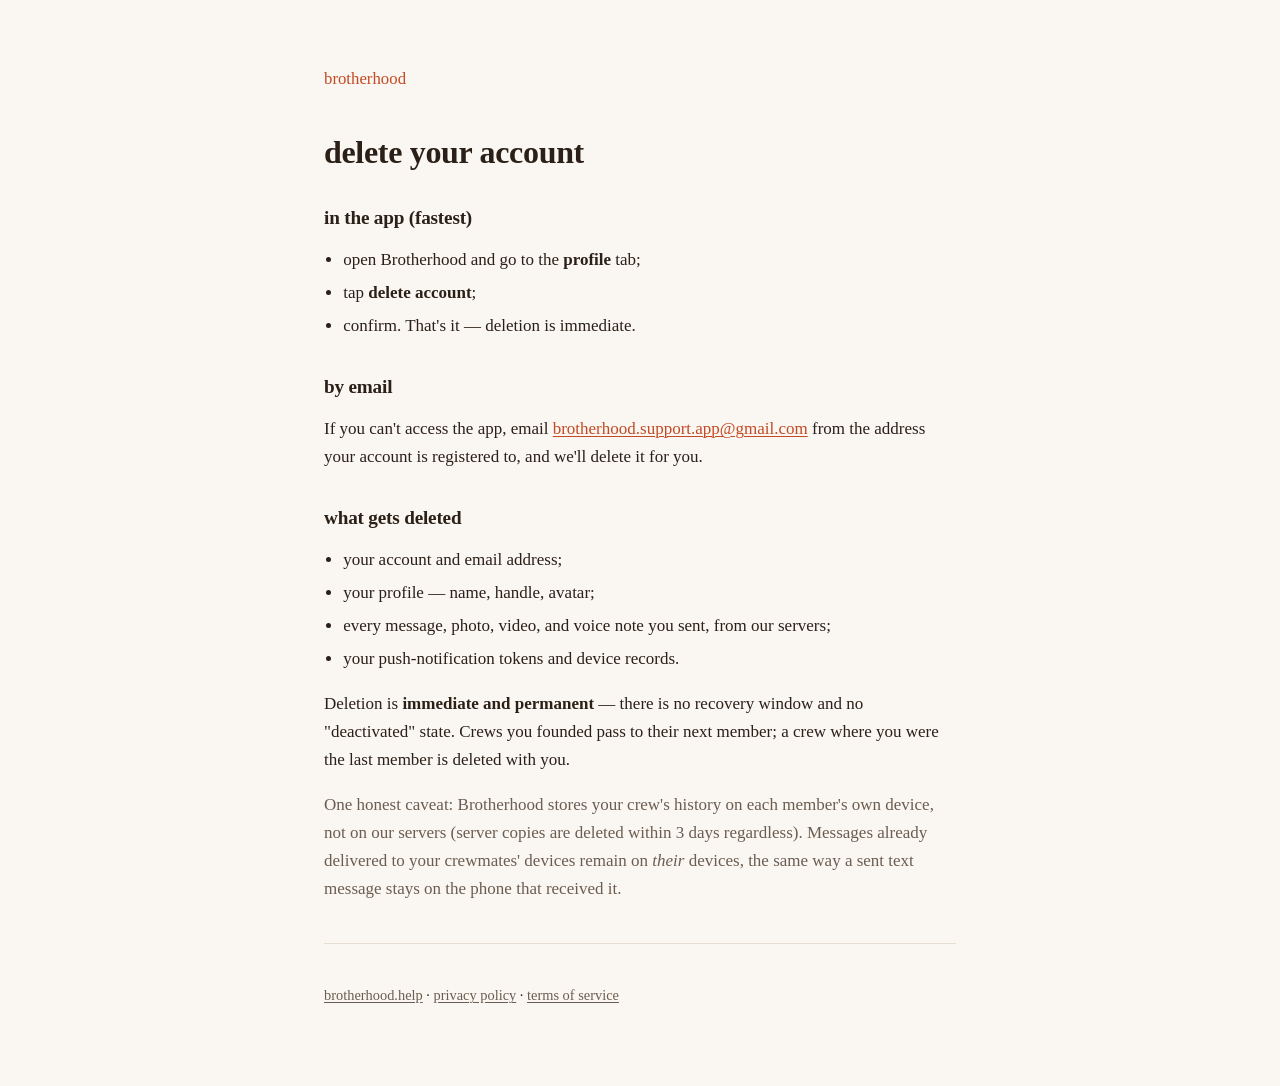
==== delete-account/index.html @ 9caaa158 "Brotherhood legal + landing site Landing page, privacy policy, terms of service, and account-deletio" ====
<!doctype html>
<!-- Public account-deletion page — required by Google Play's Data safety form. -->
<html lang="en">
<head>
  <meta charset="utf-8">
  <meta name="viewport" content="width=device-width, initial-scale=1">
  <title>delete your account — brotherhood</title>
  <link rel="stylesheet" href="/styles.css">
</head>
<body>
<main>
  <p class="wordmark"><a href="/">brotherhood</a></p>

  <h1>delete your account</h1>

  <h2>in the app (fastest)</h2>
  <ul>
    <li>open Brotherhood and go to the <strong>profile</strong> tab;</li>
    <li>tap <strong>delete account</strong>;</li>
    <li>confirm. That's it — deletion is immediate.</li>
  </ul>

  <h2>by email</h2>
  <p>If you can't access the app, email
  <a href="mailto:brotherhood.support.app@gmail.com?subject=delete%20my%20brotherhood%20account">brotherhood.support.app@gmail.com</a>
  from the address your account is registered to, and we'll delete it for you.</p>

  <h2>what gets deleted</h2>
  <ul>
    <li>your account and email address;</li>
    <li>your profile — name, handle, avatar;</li>
    <li>every message, photo, video, and voice note you sent, from our servers;</li>
    <li>your push-notification tokens and device records.</li>
  </ul>
  <p>Deletion is <strong>immediate and permanent</strong> — there is no recovery window
  and no "deactivated" state. Crews you founded pass to their next member; a crew where
  you were the last member is deleted with you.</p>

  <p class="soft">One honest caveat: Brotherhood stores your crew's history on each
  member's own device, not on our servers (server copies are deleted within 3 days
  regardless). Messages already delivered to your crewmates' devices remain on
  <em>their</em> devices, the same way a sent text message stays on the phone that
  received it.</p>

  <hr>
  <footer>
    <p><a href="/">brotherhood.help</a> · <a href="/privacy/">privacy policy</a> ·
    <a href="/terms/">terms of service</a></p>
  </footer>
</main>
</body>
</html>
---- styles.css ----
/* Brotherhood — brotherhood.help */
:root {
  --bg: #faf6f1;
  --ink: #2b2018;
  --ink-soft: #6b5d51;
  --accent: #c24a24;
  --rule: #e6ddd3;
}
@media (prefers-color-scheme: dark) {
  :root {
    --bg: #1c1611;
    --ink: #f0e8df;
    --ink-soft: #a99b8d;
    --accent: #e06a3f;
    --rule: #37302a;
  }
}
* { box-sizing: border-box; }
body {
  margin: 0;
  background: var(--bg);
  color: var(--ink);
  font: 17px/1.65 Georgia, "Times New Roman", serif;
}
main {
  max-width: 42rem;
  margin: 0 auto;
  padding: 3rem 1.25rem 4rem;
}
h1, h2 {
  font-weight: 600;
  letter-spacing: -0.01em;
  line-height: 1.2;
}
h1 { font-size: 2rem; margin: 0 0 0.25rem; }
h2 { font-size: 1.2rem; margin: 2.2rem 0 0.6rem; }
p, li { color: var(--ink); }
.soft { color: var(--ink-soft); }
a { color: var(--accent); text-decoration-thickness: 1px; text-underline-offset: 2px; }
.wordmark {
  color: var(--accent);
  font-size: 1.05rem;
  margin-bottom: 2.5rem;
}
.wordmark a { text-decoration: none; }
ul { padding-left: 1.2rem; }
li { margin: 0.3rem 0; }
hr { border: 0; border-top: 1px solid var(--rule); margin: 2.5rem 0; }
footer { color: var(--ink-soft); font-size: 0.9rem; }
footer a { color: var(--ink-soft); }
.updated { color: var(--ink-soft); font-size: 0.9rem; margin-bottom: 2rem; }
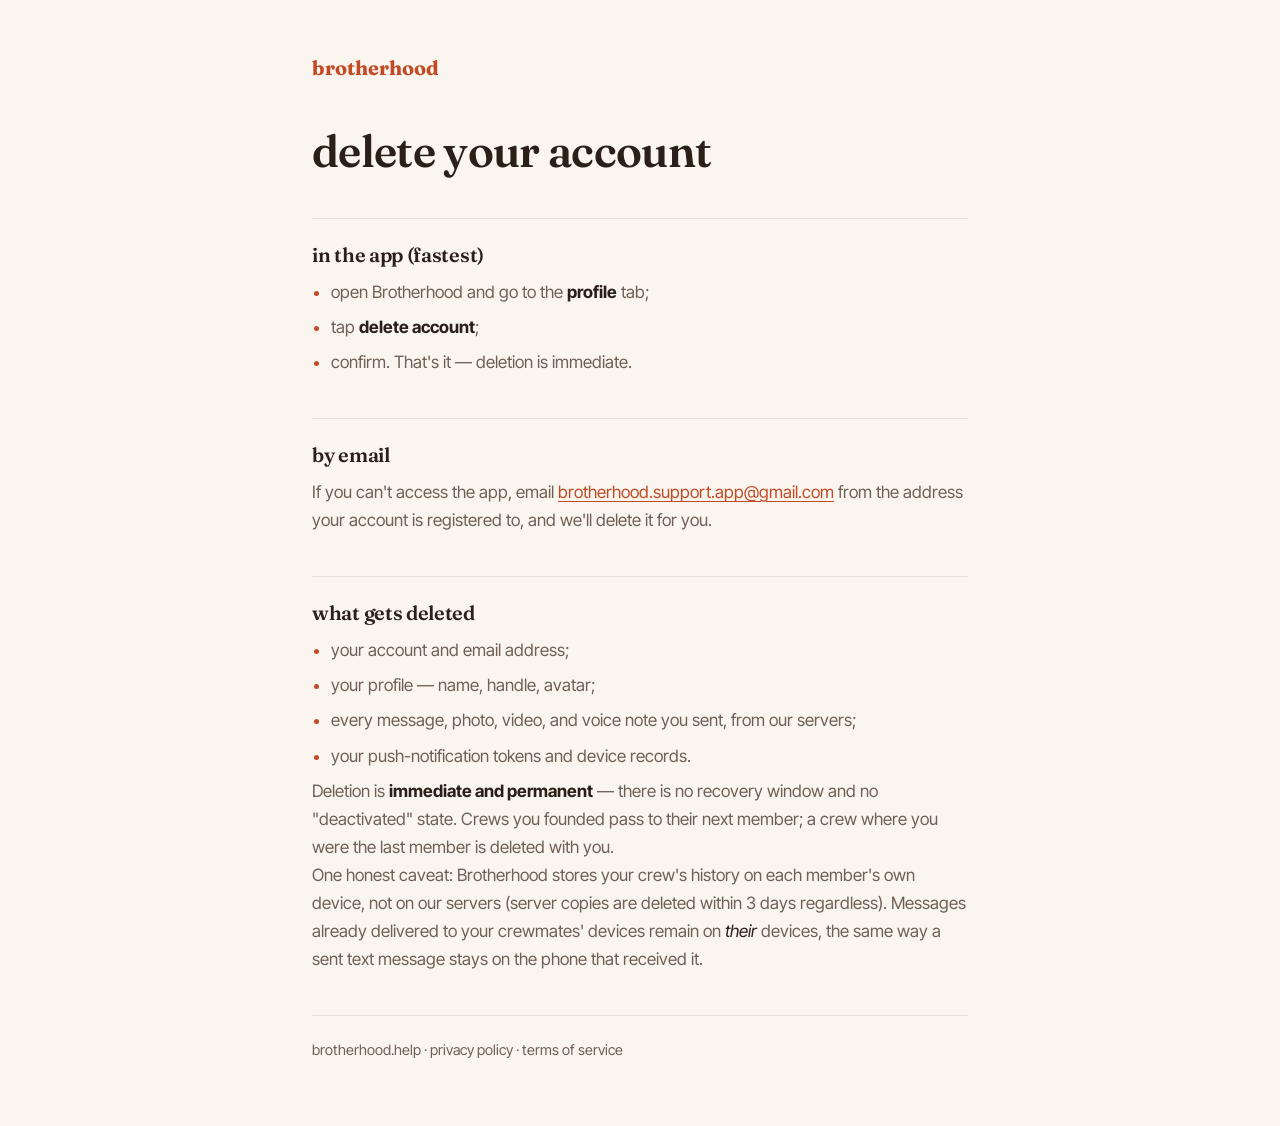
==== commit 676af763: "Redesign: brand typography, hero, manifesto Co-Authored-By: Claude Fable 5 <noreply@anthropic.com>" ====
--- a/delete-account/index.html
+++ b/delete-account/index.html
@@ -5,11 +5,15 @@
   <meta charset="utf-8">
   <meta name="viewport" content="width=device-width, initial-scale=1">
   <title>delete your account — brotherhood</title>
+  <link rel="icon" type="image/png" href="/favicon.png">
+  <link rel="preconnect" href="https://fonts.googleapis.com">
+  <link rel="preconnect" href="https://fonts.gstatic.com" crossorigin>
+  <link href="https://fonts.googleapis.com/css2?family=Fraunces:opsz,wght@9..144,600;9..144,700&family=Inter+Tight:wght@400;500;600&display=swap" rel="stylesheet">
   <link rel="stylesheet" href="/styles.css">
 </head>
 <body>
-<main>
-  <p class="wordmark"><a href="/">brotherhood</a></p>
+<main class="doc">
+  <a class="wordmark" href="/">brotherhood</a>
 
   <h1>delete your account</h1>
 
--- a/styles.css
+++ b/styles.css
@@ -1,51 +1,333 @@
-/* Brotherhood — brotherhood.help */
+/* Brotherhood — brotherhood.help
+   Fraunces carries the brand voice (same display face as the app),
+   Inter Tight carries the reading. Warm paper by day, ember by night. */
+
 :root {
-  --bg: #faf6f1;
+  --bg: #faf5ef;
+  --bg-raise: #ffffff;
   --ink: #2b2018;
-  --ink-soft: #6b5d51;
+  --ink-soft: #6f6055;
+  --ink-faint: #a3948a;
   --accent: #c24a24;
-  --rule: #e6ddd3;
+  --accent-deep: #a03a18;
+  --accent-soft: rgba(194, 74, 36, 0.09);
+  --rule: #e9dfd4;
+  --bubble-them: #f1e8de;
+  --shadow: 0 24px 60px -24px rgba(60, 34, 18, 0.35);
 }
 @media (prefers-color-scheme: dark) {
   :root {
-    --bg: #1c1611;
-    --ink: #f0e8df;
-    --ink-soft: #a99b8d;
+    --bg: #191310;
+    --bg-raise: #221a15;
+    --ink: #f2e9e0;
+    --ink-soft: #b5a698;
+    --ink-faint: #7d7065;
     --accent: #e06a3f;
-    --rule: #37302a;
+    --accent-deep: #c24a24;
+    --accent-soft: rgba(224, 106, 63, 0.13);
+    --rule: #352a22;
+    --bubble-them: #2c221b;
+    --shadow: 0 24px 60px -24px rgba(0, 0, 0, 0.7);
   }
 }
-* { box-sizing: border-box; }
+
+* { box-sizing: border-box; margin: 0; }
+
+html { scroll-behavior: smooth; }
+
 body {
-  margin: 0;
   background: var(--bg);
   color: var(--ink);
-  font: 17px/1.65 Georgia, "Times New Roman", serif;
-}
-main {
-  max-width: 42rem;
+  font-family: "Inter Tight", -apple-system, "Segoe UI", sans-serif;
+  font-size: 17px;
+  line-height: 1.65;
+  -webkit-font-smoothing: antialiased;
+}
+
+.display, h1, h2 {
+  font-family: "Fraunces", Georgia, serif;
+  font-weight: 600;
+  letter-spacing: -0.015em;
+  line-height: 1.12;
+}
+
+a { color: var(--accent); text-decoration-thickness: 1px; text-underline-offset: 3px; }
+.soft { color: var(--ink-soft); }
+
+/* ---- shared shell ------------------------------------------------------ */
+
+.shell {
+  max-width: 68rem;
   margin: 0 auto;
-  padding: 3rem 1.25rem 4rem;
-}
-h1, h2 {
-  font-weight: 600;
-  letter-spacing: -0.01em;
-  line-height: 1.2;
-}
-h1 { font-size: 2rem; margin: 0 0 0.25rem; }
-h2 { font-size: 1.2rem; margin: 2.2rem 0 0.6rem; }
-p, li { color: var(--ink); }
-.soft { color: var(--ink-soft); }
-a { color: var(--accent); text-decoration-thickness: 1px; text-underline-offset: 2px; }
+  padding: 0 1.5rem;
+}
+
+.topbar {
+  display: flex;
+  align-items: center;
+  justify-content: space-between;
+  padding: 1.6rem 0 0;
+}
 .wordmark {
-  color: var(--accent);
-  font-size: 1.05rem;
-  margin-bottom: 2.5rem;
-}
-.wordmark a { text-decoration: none; }
-ul { padding-left: 1.2rem; }
-li { margin: 0.3rem 0; }
-hr { border: 0; border-top: 1px solid var(--rule); margin: 2.5rem 0; }
-footer { color: var(--ink-soft); font-size: 0.9rem; }
-footer a { color: var(--ink-soft); }
-.updated { color: var(--ink-soft); font-size: 0.9rem; margin-bottom: 2rem; }
+  font-family: "Fraunces", Georgia, serif;
+  font-weight: 700;
+  font-size: 1.25rem;
+  color: var(--accent);
+  text-decoration: none;
+}
+.topbar nav { display: flex; gap: 1.4rem; }
+.topbar nav a {
+  color: var(--ink-soft);
+  text-decoration: none;
+  font-size: 0.92rem;
+  font-weight: 500;
+}
+.topbar nav a:hover { color: var(--accent); }
+
+footer {
+  border-top: 1px solid var(--rule);
+  margin-top: 5rem;
+  padding: 2.2rem 0 3rem;
+  color: var(--ink-faint);
+  font-size: 0.9rem;
+}
+footer .foot-row {
+  display: flex;
+  flex-wrap: wrap;
+  gap: 0.4rem 1.4rem;
+  align-items: baseline;
+  justify-content: space-between;
+}
+footer a { color: var(--ink-soft); text-decoration: none; }
+footer a:hover { color: var(--accent); }
+footer .foot-links { display: flex; flex-wrap: wrap; gap: 1.4rem; }
+
+/* ---- landing ----------------------------------------------------------- */
+
+.hero {
+  display: grid;
+  grid-template-columns: minmax(0, 1.15fr) minmax(0, 0.85fr);
+  gap: 3rem;
+  align-items: center;
+  padding: 5rem 0 4.5rem;
+}
+.hero h1 {
+  font-size: clamp(2.6rem, 6vw, 4.2rem);
+  margin-bottom: 1.2rem;
+}
+.hero h1 em {
+  font-style: italic;
+  color: var(--accent);
+}
+.hero .lede {
+  font-size: 1.15rem;
+  color: var(--ink-soft);
+  max-width: 34rem;
+  margin-bottom: 2rem;
+}
+
+.cta-row { display: flex; flex-wrap: wrap; gap: 0.8rem; align-items: center; }
+.btn {
+  display: inline-flex;
+  align-items: center;
+  gap: 0.55rem;
+  padding: 0.85rem 1.5rem;
+  border-radius: 999px;
+  font-weight: 600;
+  font-size: 1rem;
+  text-decoration: none;
+  transition: transform 0.12s ease, box-shadow 0.12s ease;
+}
+.btn:hover { transform: translateY(-1px); }
+.btn-primary {
+  background: var(--accent);
+  color: #fff;
+  box-shadow: 0 10px 24px -10px var(--accent);
+}
+.btn-ghost {
+  color: var(--ink);
+  border: 1.5px solid var(--rule);
+  background: var(--bg-raise);
+}
+.cta-note { width: 100%; font-size: 0.88rem; color: var(--ink-faint); margin-top: 0.35rem; }
+
+/* the phone ------------------------------------------------------------- */
+
+.phone-wrap { display: flex; justify-content: center; }
+.phone {
+  width: min(310px, 82vw);
+  border-radius: 42px;
+  padding: 14px;
+  background: var(--bg-raise);
+  border: 1px solid var(--rule);
+  box-shadow: var(--shadow);
+  transform: rotate(2.5deg);
+}
+.phone-screen {
+  border-radius: 30px;
+  background: var(--bg);
+  border: 1px solid var(--rule);
+  overflow: hidden;
+  display: flex;
+  flex-direction: column;
+  min-height: 480px;
+}
+.phone-head {
+  padding: 0.9rem 1rem 0.75rem;
+  border-bottom: 1px solid var(--rule);
+}
+.phone-head .crew-name {
+  font-family: "Fraunces", Georgia, serif;
+  font-weight: 600;
+  font-size: 1.02rem;
+}
+.phone-head .crew-sub { font-size: 0.75rem; color: var(--ink-faint); }
+.band {
+  margin: 0.7rem 0.8rem 0;
+  padding: 0.55rem 0.8rem;
+  border-radius: 12px;
+  background: var(--accent-soft);
+  color: var(--accent);
+  font-size: 0.78rem;
+  font-weight: 600;
+  display: flex;
+  justify-content: space-between;
+  align-items: center;
+}
+.chat { padding: 0.9rem 0.8rem 1.1rem; display: flex; flex-direction: column; gap: 0.55rem; flex: 1; }
+.bubble {
+  max-width: 78%;
+  padding: 0.55rem 0.85rem;
+  border-radius: 16px;
+  font-size: 0.86rem;
+  line-height: 1.45;
+}
+.bubble .who {
+  display: block;
+  font-size: 0.68rem;
+  font-weight: 600;
+  color: var(--accent);
+  margin-bottom: 0.1rem;
+}
+.them { background: var(--bubble-them); border-bottom-left-radius: 6px; align-self: flex-start; }
+.me {
+  background: var(--accent);
+  color: #fff;
+  border-bottom-right-radius: 6px;
+  align-self: flex-end;
+}
+.voice {
+  display: inline-flex;
+  align-items: center;
+  gap: 0.45rem;
+}
+.voice .bars {
+  display: inline-flex;
+  gap: 2.5px;
+  align-items: center;
+  height: 14px;
+}
+.voice .bars i {
+  width: 2.5px;
+  border-radius: 2px;
+  background: currentColor;
+  opacity: 0.75;
+}
+.sysline {
+  align-self: center;
+  font-size: 0.72rem;
+  color: var(--ink-faint);
+  padding: 0.2rem 0;
+}
+
+/* sections ---------------------------------------------------------------- */
+
+.kicker {
+  font-size: 0.78rem;
+  font-weight: 600;
+  letter-spacing: 0.14em;
+  text-transform: uppercase;
+  color: var(--accent);
+  margin-bottom: 0.9rem;
+}
+.section { padding: 3.6rem 0; border-top: 1px solid var(--rule); }
+.section h2 { font-size: clamp(1.7rem, 3.4vw, 2.3rem); margin-bottom: 0.9rem; }
+.section .lede { color: var(--ink-soft); max-width: 40rem; }
+
+.steps {
+  display: grid;
+  grid-template-columns: repeat(3, minmax(0, 1fr));
+  gap: 1.2rem;
+  margin-top: 2.4rem;
+}
+.step {
+  background: var(--bg-raise);
+  border: 1px solid var(--rule);
+  border-radius: 20px;
+  padding: 1.5rem 1.4rem 1.6rem;
+}
+.step .num {
+  font-family: "Fraunces", Georgia, serif;
+  font-size: 2rem;
+  font-weight: 700;
+  color: var(--accent);
+  line-height: 1;
+  margin-bottom: 0.8rem;
+}
+.step h3 { font-size: 1.05rem; margin-bottom: 0.35rem; font-weight: 600; }
+.step p { font-size: 0.95rem; color: var(--ink-soft); }
+
+.manifesto { text-align: center; padding: 4.6rem 0; }
+.manifesto .lines {
+  font-family: "Fraunces", Georgia, serif;
+  font-weight: 600;
+  font-size: clamp(1.8rem, 4.5vw, 3rem);
+  line-height: 1.35;
+}
+.manifesto .no {
+  color: var(--ink-faint);
+  text-decoration: line-through;
+  text-decoration-color: var(--accent);
+  text-decoration-thickness: 3px;
+}
+.manifesto .yes { color: var(--accent); font-style: italic; }
+.manifesto .creed {
+  margin-top: 1.4rem;
+  color: var(--ink-soft);
+  max-width: 34rem;
+  margin-left: auto;
+  margin-right: auto;
+}
+
+/* ---- document pages (privacy / terms / delete) -------------------------- */
+
+.doc {
+  max-width: 44rem;
+  margin: 0 auto;
+  padding: 3.2rem 1.5rem 4rem;
+}
+.doc h1 { font-size: clamp(2rem, 5vw, 2.8rem); margin: 0 0 0.4rem; }
+.doc .updated { color: var(--ink-faint); font-size: 0.9rem; margin-bottom: 2.4rem; }
+.doc h2 {
+  font-size: 1.25rem;
+  margin: 2.6rem 0 0.7rem;
+  padding-top: 1.6rem;
+  border-top: 1px solid var(--rule);
+}
+.doc p, .doc li { color: var(--ink-soft); }
+.doc strong, .doc em { color: var(--ink); }
+.doc ul { padding-left: 1.2rem; }
+.doc li { margin: 0.45rem 0; }
+.doc li::marker { color: var(--accent); }
+.doc hr { border: 0; border-top: 1px solid var(--rule); margin: 2.6rem 0 0; }
+.doc .wordmark { display: inline-block; margin-bottom: 2.6rem; }
+.doc footer { border: 0; margin-top: 1.4rem; padding: 0; }
+
+/* ---- small screens ------------------------------------------------------ */
+
+@media (max-width: 860px) {
+  .hero { grid-template-columns: 1fr; padding: 3.4rem 0 3rem; gap: 2.6rem; }
+  .phone { transform: rotate(0deg); }
+  .steps { grid-template-columns: 1fr; }
+  .topbar nav { display: none; }
+}
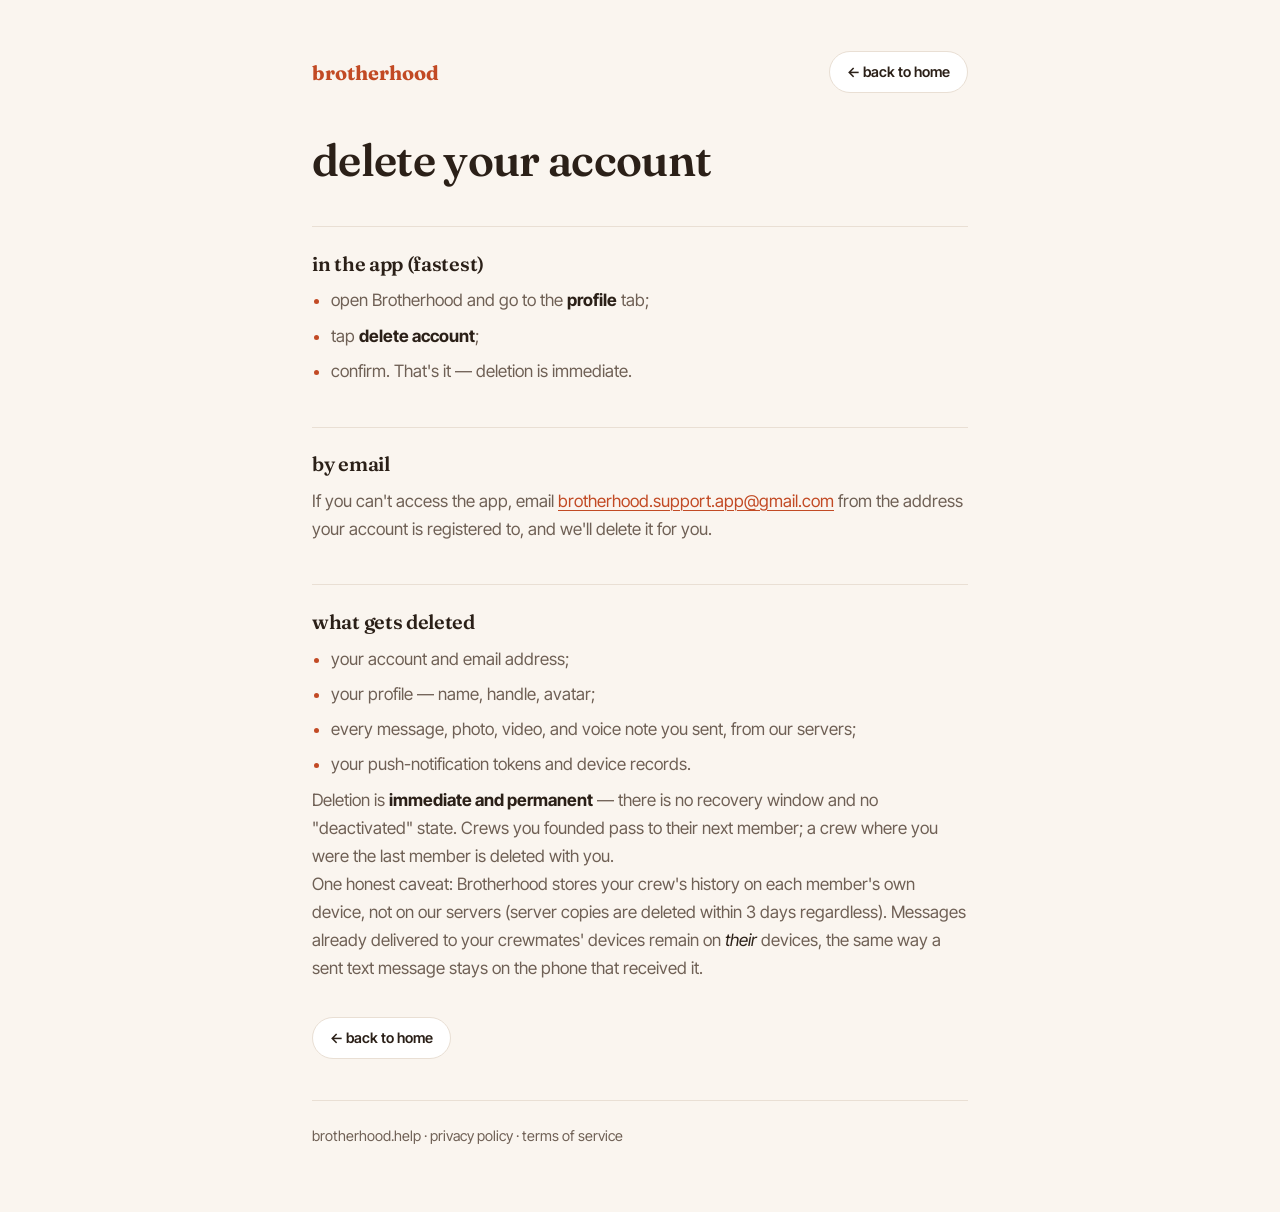
==== commit 08c6c331: "Window-card hero, mobile nav, back buttons, contact section Co-Authored-By: Claude Fable 5 <noreply@" ====
--- a/delete-account/index.html
+++ b/delete-account/index.html
@@ -13,7 +13,10 @@
 </head>
 <body>
 <main class="doc">
-  <a class="wordmark" href="/">brotherhood</a>
+  <header class="doc-top">
+    <a class="wordmark" href="/">brotherhood</a>
+    <a class="btn-back" href="/">← back to home</a>
+  </header>
 
   <h1>delete your account</h1>
 
@@ -46,6 +49,8 @@
   <em>their</em> devices, the same way a sent text message stays on the phone that
   received it.</p>
 
+  <p class="doc-end"><a class="btn-back" href="/">← back to home</a></p>
+
   <hr>
   <footer>
     <p><a href="/">brotherhood.help</a> · <a href="/privacy/">privacy policy</a> ·
--- a/styles.css
+++ b/styles.css
@@ -151,94 +151,58 @@
 }
 .cta-note { width: 100%; font-size: 0.88rem; color: var(--ink-faint); margin-top: 0.35rem; }
 
-/* the phone ------------------------------------------------------------- */
-
-.phone-wrap { display: flex; justify-content: center; }
-.phone {
-  width: min(310px, 82vw);
-  border-radius: 42px;
-  padding: 14px;
-  background: var(--bg-raise);
-  border: 1px solid var(--rule);
+/* the daily window -------------------------------------------------------- */
+
+.window-wrap { display: flex; justify-content: center; }
+.window-card {
+  width: min(340px, 88vw);
+  border-radius: 30px;
+  padding: 2.2rem 1.9rem 2rem;
+  background: linear-gradient(160deg, #d4562e 0%, var(--accent-deep) 100%);
+  color: #fff;
+  text-align: center;
   box-shadow: var(--shadow);
-  transform: rotate(2.5deg);
-}
-.phone-screen {
-  border-radius: 30px;
-  background: var(--bg);
-  border: 1px solid var(--rule);
-  overflow: hidden;
+}
+.wc-label {
+  font-size: 0.76rem;
+  font-weight: 600;
+  letter-spacing: 0.16em;
+  text-transform: uppercase;
+  opacity: 0.85;
+}
+.wc-time {
+  font-family: "Fraunces", Georgia, serif;
+  font-weight: 700;
+  font-size: 4.4rem;
+  line-height: 1.05;
+  margin: 0.5rem 0 0.15rem;
+  font-variant-numeric: tabular-nums;
+}
+.wc-sub { font-weight: 500; opacity: 0.94; margin-bottom: 1.5rem; }
+.wc-faces { display: flex; justify-content: center; margin-bottom: 1.6rem; }
+.face {
+  width: 46px;
+  height: 46px;
+  border-radius: 50%;
+  margin-left: -9px;
+  background: rgba(255, 255, 255, 0.16);
+  border: 2px solid rgba(255, 255, 255, 0.8);
   display: flex;
-  flex-direction: column;
-  min-height: 480px;
-}
-.phone-head {
-  padding: 0.9rem 1rem 0.75rem;
-  border-bottom: 1px solid var(--rule);
-}
-.phone-head .crew-name {
-  font-family: "Fraunces", Georgia, serif;
-  font-weight: 600;
-  font-size: 1.02rem;
-}
-.phone-head .crew-sub { font-size: 0.75rem; color: var(--ink-faint); }
-.band {
-  margin: 0.7rem 0.8rem 0;
-  padding: 0.55rem 0.8rem;
-  border-radius: 12px;
-  background: var(--accent-soft);
-  color: var(--accent);
-  font-size: 0.78rem;
-  font-weight: 600;
-  display: flex;
-  justify-content: space-between;
-  align-items: center;
-}
-.chat { padding: 0.9rem 0.8rem 1.1rem; display: flex; flex-direction: column; gap: 0.55rem; flex: 1; }
-.bubble {
-  max-width: 78%;
-  padding: 0.55rem 0.85rem;
-  border-radius: 16px;
-  font-size: 0.86rem;
-  line-height: 1.45;
-}
-.bubble .who {
-  display: block;
-  font-size: 0.68rem;
-  font-weight: 600;
-  color: var(--accent);
-  margin-bottom: 0.1rem;
-}
-.them { background: var(--bubble-them); border-bottom-left-radius: 6px; align-self: flex-start; }
-.me {
-  background: var(--accent);
-  color: #fff;
-  border-bottom-right-radius: 6px;
-  align-self: flex-end;
-}
-.voice {
-  display: inline-flex;
-  align-items: center;
-  gap: 0.45rem;
-}
-.voice .bars {
-  display: inline-flex;
-  gap: 2.5px;
-  align-items: center;
-  height: 14px;
-}
-.voice .bars i {
-  width: 2.5px;
-  border-radius: 2px;
-  background: currentColor;
-  opacity: 0.75;
-}
-.sysline {
-  align-self: center;
-  font-size: 0.72rem;
-  color: var(--ink-faint);
-  padding: 0.2rem 0;
-}
+  align-items: center;
+  justify-content: center;
+  font-family: "Fraunces", Georgia, serif;
+  font-weight: 600;
+  font-size: 1.05rem;
+}
+.face:first-child { margin-left: 0; }
+.wc-btn {
+  background: #fff;
+  color: var(--accent-deep);
+  border-radius: 999px;
+  padding: 0.85rem 1.2rem;
+  font-weight: 600;
+}
+.wc-note { margin-top: 1rem; font-size: 0.8rem; opacity: 0.85; }
 
 /* sections ---------------------------------------------------------------- */
 
@@ -320,14 +284,37 @@
 .doc li { margin: 0.45rem 0; }
 .doc li::marker { color: var(--accent); }
 .doc hr { border: 0; border-top: 1px solid var(--rule); margin: 2.6rem 0 0; }
-.doc .wordmark { display: inline-block; margin-bottom: 2.6rem; }
 .doc footer { border: 0; margin-top: 1.4rem; padding: 0; }
 
+.doc-top {
+  display: flex;
+  align-items: center;
+  justify-content: space-between;
+  gap: 1rem;
+  margin-bottom: 2.6rem;
+}
+.btn-back {
+  display: inline-flex;
+  align-items: center;
+  gap: 0.4rem;
+  padding: 0.5rem 1.05rem;
+  border-radius: 999px;
+  border: 1.5px solid var(--rule);
+  background: var(--bg-raise);
+  color: var(--ink);
+  font-size: 0.9rem;
+  font-weight: 600;
+  text-decoration: none;
+}
+.btn-back:hover { border-color: var(--accent); color: var(--accent); }
+.doc-end { margin-top: 2.2rem; }
+
 /* ---- small screens ------------------------------------------------------ */
 
 @media (max-width: 860px) {
-  .hero { grid-template-columns: 1fr; padding: 3.4rem 0 3rem; gap: 2.6rem; }
-  .phone { transform: rotate(0deg); }
+  .hero { grid-template-columns: 1fr; padding: 3rem 0 2.8rem; gap: 2.6rem; }
   .steps { grid-template-columns: 1fr; }
-  .topbar nav { display: none; }
-}
+  /* nav stays visible on phones — it's the only way around the site */
+  .topbar { flex-direction: column; align-items: flex-start; gap: 0.8rem; }
+  .topbar nav { flex-wrap: wrap; gap: 0.9rem 1.2rem; }
+}
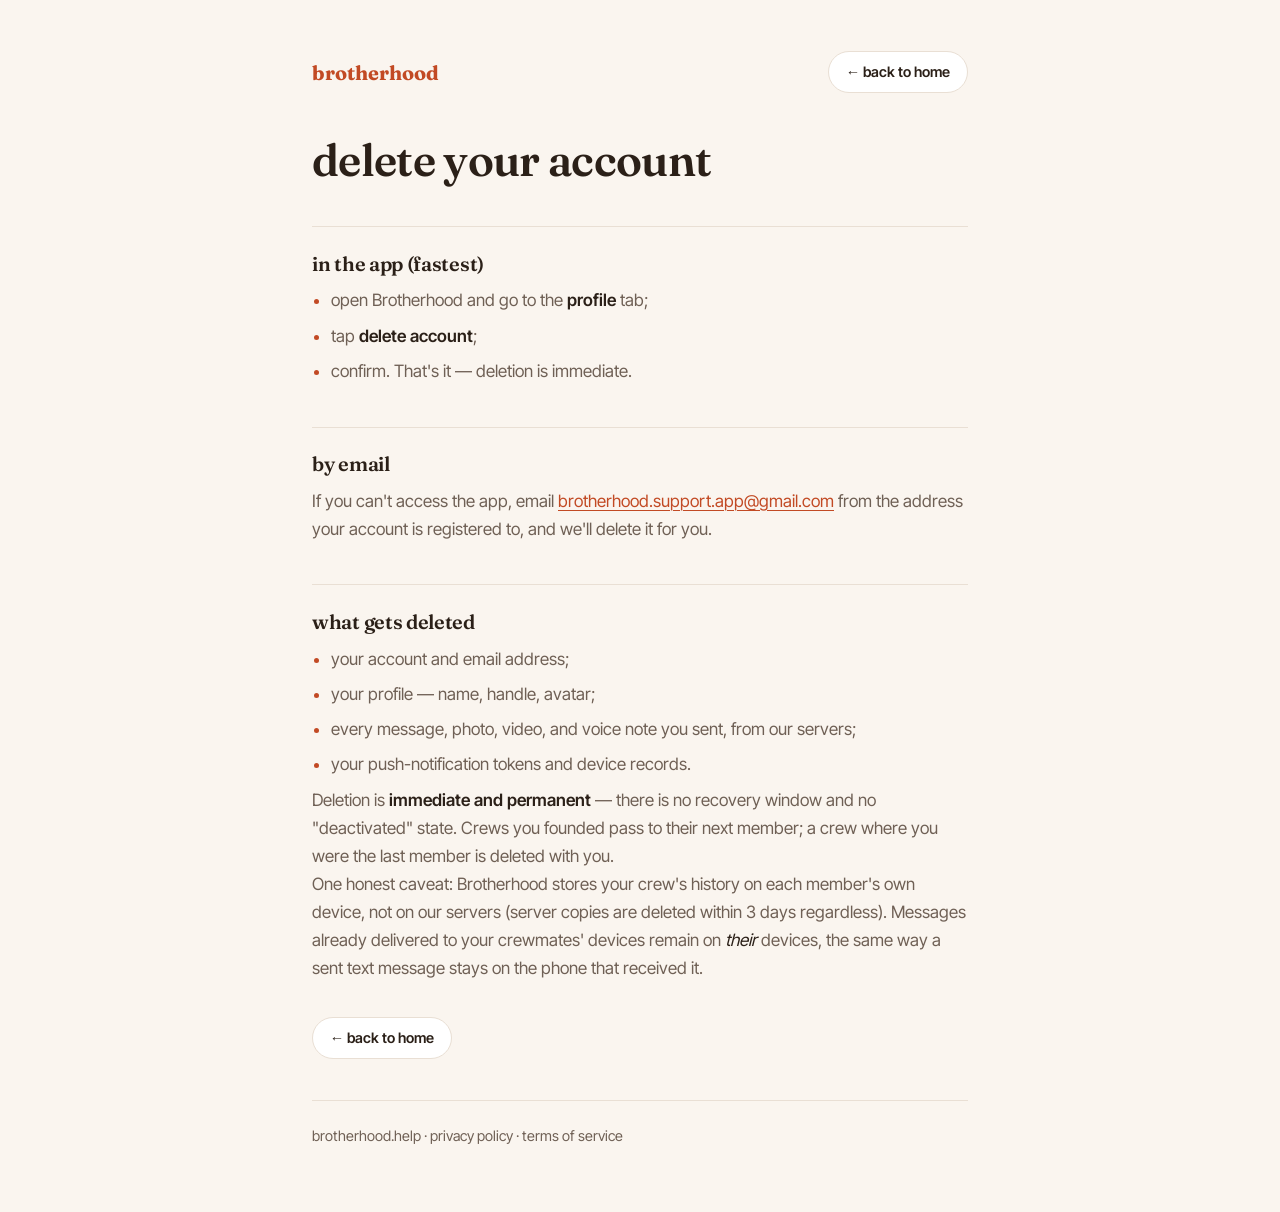
==== commit d5dbdfc2: "SEO + shareability pass: OG/Twitter cards, JSON-LD, sitemap, self-hosted fonts - Open Graph + Twitte" ====
--- a/delete-account/index.html
+++ b/delete-account/index.html
@@ -5,11 +5,28 @@
   <meta charset="utf-8">
   <meta name="viewport" content="width=device-width, initial-scale=1">
   <title>delete your account — brotherhood</title>
+  <meta name="description" content="Delete your Brotherhood account and data — remove it in the app in a few taps, or request deletion by email. A private app for small crews of real friends.">
+  <link rel="canonical" href="https://brotherhood.help/delete-account/">
+  <meta property="og:type" content="website">
+  <meta property="og:site_name" content="Brotherhood">
+  <meta property="og:title" content="delete your account — brotherhood">
+  <meta property="og:description" content="How to delete your Brotherhood account and everything you've sent.">
+  <meta property="og:url" content="https://brotherhood.help/delete-account/">
+  <meta property="og:image" content="https://brotherhood.help/og.png?v=1">
+  <meta property="og:image:width" content="1200">
+  <meta property="og:image:height" content="630">
+  <meta property="og:locale" content="en_GB">
+  <meta name="twitter:card" content="summary_large_image">
+  <meta name="twitter:image" content="https://brotherhood.help/og.png?v=1">
+  <meta name="theme-color" content="#faf5ef" media="(prefers-color-scheme: light)">
+  <meta name="theme-color" content="#191310" media="(prefers-color-scheme: dark)">
+  <link rel="icon" type="image/svg+xml" href="/favicon.svg">
   <link rel="icon" type="image/png" href="/favicon.png">
-  <link rel="preconnect" href="https://fonts.googleapis.com">
-  <link rel="preconnect" href="https://fonts.gstatic.com" crossorigin>
-  <link href="https://fonts.googleapis.com/css2?family=Fraunces:opsz,wght@9..144,600;9..144,700&family=Inter+Tight:wght@400;500;600&display=swap" rel="stylesheet">
+  <link rel="apple-touch-icon" href="/apple-touch-icon.png">
+  <link rel="preload" href="/fonts/6NU78FyLNQOQZAnv9bYEvDiIdE9Ea92uemAk_WBq8U_9v0c2Wa0KxC9TeA.woff2" as="font" type="font/woff2" crossorigin>
+  <link rel="stylesheet" href="/fonts.css">
   <link rel="stylesheet" href="/styles.css">
+  <script src="/mail.js" defer></script>
 </head>
 <body>
 <main class="doc">
--- a/fonts.css
+++ b/fonts.css
@@ -0,0 +1,273 @@
+/* Self-hosted brand fonts (Fraunces + Inter Tight).
+   Byte-identical to Google's woff2, served from our own origin —
+   no third-party request, no per-visitor IP sent to Google. */
+
+/* Fraunces 600 — vietnamese */
+@font-face {
+  font-family: 'Fraunces';
+  font-style: normal;
+  font-weight: 600;
+  font-display: swap;
+  src: url(/fonts/6NU78FyLNQOQZAnv9bYEvDiIdE9Ea92uemAk_WBq8U_9v0c2Wa0KxCBTeO-U.woff2) format('woff2');
+  unicode-range: U+0102-0103, U+0110-0111, U+0128-0129, U+0168-0169, U+01A0-01A1, U+01AF-01B0, U+0300-0301, U+0303-0304, U+0308-0309, U+0323, U+0329, U+1EA0-1EF9, U+20AB;
+}
+
+/* Fraunces 600 — latin-ext */
+@font-face {
+  font-family: 'Fraunces';
+  font-style: normal;
+  font-weight: 600;
+  font-display: swap;
+  src: url(/fonts/6NU78FyLNQOQZAnv9bYEvDiIdE9Ea92uemAk_WBq8U_9v0c2Wa0KxCFTeO-U.woff2) format('woff2');
+  unicode-range: U+0100-02BA, U+02BD-02C5, U+02C7-02CC, U+02CE-02D7, U+02DD-02FF, U+0304, U+0308, U+0329, U+1D00-1DBF, U+1E00-1E9F, U+1EF2-1EFF, U+2020, U+20A0-20AB, U+20AD-20C0, U+2113, U+2C60-2C7F, U+A720-A7FF;
+}
+
+/* Fraunces 600 — latin */
+@font-face {
+  font-family: 'Fraunces';
+  font-style: normal;
+  font-weight: 600;
+  font-display: swap;
+  src: url(/fonts/6NU78FyLNQOQZAnv9bYEvDiIdE9Ea92uemAk_WBq8U_9v0c2Wa0KxC9TeA.woff2) format('woff2');
+  unicode-range: U+0000-00FF, U+0131, U+0152-0153, U+02BB-02BC, U+02C6, U+02DA, U+02DC, U+0304, U+0308, U+0329, U+2000-206F, U+20AC, U+2122, U+2191, U+2193, U+2212, U+2215, U+FEFF, U+FFFD;
+}
+
+/* Fraunces 700 — vietnamese */
+@font-face {
+  font-family: 'Fraunces';
+  font-style: normal;
+  font-weight: 700;
+  font-display: swap;
+  src: url(/fonts/6NU78FyLNQOQZAnv9bYEvDiIdE9Ea92uemAk_WBq8U_9v0c2Wa0KxCBTeO-U.woff2) format('woff2');
+  unicode-range: U+0102-0103, U+0110-0111, U+0128-0129, U+0168-0169, U+01A0-01A1, U+01AF-01B0, U+0300-0301, U+0303-0304, U+0308-0309, U+0323, U+0329, U+1EA0-1EF9, U+20AB;
+}
+
+/* Fraunces 700 — latin-ext */
+@font-face {
+  font-family: 'Fraunces';
+  font-style: normal;
+  font-weight: 700;
+  font-display: swap;
+  src: url(/fonts/6NU78FyLNQOQZAnv9bYEvDiIdE9Ea92uemAk_WBq8U_9v0c2Wa0KxCFTeO-U.woff2) format('woff2');
+  unicode-range: U+0100-02BA, U+02BD-02C5, U+02C7-02CC, U+02CE-02D7, U+02DD-02FF, U+0304, U+0308, U+0329, U+1D00-1DBF, U+1E00-1E9F, U+1EF2-1EFF, U+2020, U+20A0-20AB, U+20AD-20C0, U+2113, U+2C60-2C7F, U+A720-A7FF;
+}
+
+/* Fraunces 700 — latin */
+@font-face {
+  font-family: 'Fraunces';
+  font-style: normal;
+  font-weight: 700;
+  font-display: swap;
+  src: url(/fonts/6NU78FyLNQOQZAnv9bYEvDiIdE9Ea92uemAk_WBq8U_9v0c2Wa0KxC9TeA.woff2) format('woff2');
+  unicode-range: U+0000-00FF, U+0131, U+0152-0153, U+02BB-02BC, U+02C6, U+02DA, U+02DC, U+0304, U+0308, U+0329, U+2000-206F, U+20AC, U+2122, U+2191, U+2193, U+2212, U+2215, U+FEFF, U+FFFD;
+}
+
+/* Inter Tight 400 — cyrillic-ext */
+@font-face {
+  font-family: 'Inter Tight';
+  font-style: normal;
+  font-weight: 400;
+  font-display: swap;
+  src: url(/fonts/NGSwv5HMAFg6IuGlBNMjxLsK8ah8QA.woff2) format('woff2');
+  unicode-range: U+0460-052F, U+1C80-1C8A, U+20B4, U+2DE0-2DFF, U+A640-A69F, U+FE2E-FE2F;
+}
+
+/* Inter Tight 400 — cyrillic */
+@font-face {
+  font-family: 'Inter Tight';
+  font-style: normal;
+  font-weight: 400;
+  font-display: swap;
+  src: url(/fonts/NGSwv5HMAFg6IuGlBNMjxLsD8ah8QA.woff2) format('woff2');
+  unicode-range: U+0301, U+0400-045F, U+0490-0491, U+04B0-04B1, U+2116;
+}
+
+/* Inter Tight 400 — greek-ext */
+@font-face {
+  font-family: 'Inter Tight';
+  font-style: normal;
+  font-weight: 400;
+  font-display: swap;
+  src: url(/fonts/NGSwv5HMAFg6IuGlBNMjxLsL8ah8QA.woff2) format('woff2');
+  unicode-range: U+1F00-1FFF;
+}
+
+/* Inter Tight 400 — greek */
+@font-face {
+  font-family: 'Inter Tight';
+  font-style: normal;
+  font-weight: 400;
+  font-display: swap;
+  src: url(/fonts/NGSwv5HMAFg6IuGlBNMjxLsE8ah8QA.woff2) format('woff2');
+  unicode-range: U+0370-0377, U+037A-037F, U+0384-038A, U+038C, U+038E-03A1, U+03A3-03FF;
+}
+
+/* Inter Tight 400 — vietnamese */
+@font-face {
+  font-family: 'Inter Tight';
+  font-style: normal;
+  font-weight: 400;
+  font-display: swap;
+  src: url(/fonts/NGSwv5HMAFg6IuGlBNMjxLsI8ah8QA.woff2) format('woff2');
+  unicode-range: U+0102-0103, U+0110-0111, U+0128-0129, U+0168-0169, U+01A0-01A1, U+01AF-01B0, U+0300-0301, U+0303-0304, U+0308-0309, U+0323, U+0329, U+1EA0-1EF9, U+20AB;
+}
+
+/* Inter Tight 400 — latin-ext */
+@font-face {
+  font-family: 'Inter Tight';
+  font-style: normal;
+  font-weight: 400;
+  font-display: swap;
+  src: url(/fonts/NGSwv5HMAFg6IuGlBNMjxLsJ8ah8QA.woff2) format('woff2');
+  unicode-range: U+0100-02BA, U+02BD-02C5, U+02C7-02CC, U+02CE-02D7, U+02DD-02FF, U+0304, U+0308, U+0329, U+1D00-1DBF, U+1E00-1E9F, U+1EF2-1EFF, U+2020, U+20A0-20AB, U+20AD-20C0, U+2113, U+2C60-2C7F, U+A720-A7FF;
+}
+
+/* Inter Tight 400 — latin */
+@font-face {
+  font-family: 'Inter Tight';
+  font-style: normal;
+  font-weight: 400;
+  font-display: swap;
+  src: url(/fonts/NGSwv5HMAFg6IuGlBNMjxLsH8ag.woff2) format('woff2');
+  unicode-range: U+0000-00FF, U+0131, U+0152-0153, U+02BB-02BC, U+02C6, U+02DA, U+02DC, U+0304, U+0308, U+0329, U+2000-206F, U+20AC, U+2122, U+2191, U+2193, U+2212, U+2215, U+FEFF, U+FFFD;
+}
+
+/* Inter Tight 500 — cyrillic-ext */
+@font-face {
+  font-family: 'Inter Tight';
+  font-style: normal;
+  font-weight: 500;
+  font-display: swap;
+  src: url(/fonts/NGSwv5HMAFg6IuGlBNMjxLsK8ah8QA.woff2) format('woff2');
+  unicode-range: U+0460-052F, U+1C80-1C8A, U+20B4, U+2DE0-2DFF, U+A640-A69F, U+FE2E-FE2F;
+}
+
+/* Inter Tight 500 — cyrillic */
+@font-face {
+  font-family: 'Inter Tight';
+  font-style: normal;
+  font-weight: 500;
+  font-display: swap;
+  src: url(/fonts/NGSwv5HMAFg6IuGlBNMjxLsD8ah8QA.woff2) format('woff2');
+  unicode-range: U+0301, U+0400-045F, U+0490-0491, U+04B0-04B1, U+2116;
+}
+
+/* Inter Tight 500 — greek-ext */
+@font-face {
+  font-family: 'Inter Tight';
+  font-style: normal;
+  font-weight: 500;
+  font-display: swap;
+  src: url(/fonts/NGSwv5HMAFg6IuGlBNMjxLsL8ah8QA.woff2) format('woff2');
+  unicode-range: U+1F00-1FFF;
+}
+
+/* Inter Tight 500 — greek */
+@font-face {
+  font-family: 'Inter Tight';
+  font-style: normal;
+  font-weight: 500;
+  font-display: swap;
+  src: url(/fonts/NGSwv5HMAFg6IuGlBNMjxLsE8ah8QA.woff2) format('woff2');
+  unicode-range: U+0370-0377, U+037A-037F, U+0384-038A, U+038C, U+038E-03A1, U+03A3-03FF;
+}
+
+/* Inter Tight 500 — vietnamese */
+@font-face {
+  font-family: 'Inter Tight';
+  font-style: normal;
+  font-weight: 500;
+  font-display: swap;
+  src: url(/fonts/NGSwv5HMAFg6IuGlBNMjxLsI8ah8QA.woff2) format('woff2');
+  unicode-range: U+0102-0103, U+0110-0111, U+0128-0129, U+0168-0169, U+01A0-01A1, U+01AF-01B0, U+0300-0301, U+0303-0304, U+0308-0309, U+0323, U+0329, U+1EA0-1EF9, U+20AB;
+}
+
+/* Inter Tight 500 — latin-ext */
+@font-face {
+  font-family: 'Inter Tight';
+  font-style: normal;
+  font-weight: 500;
+  font-display: swap;
+  src: url(/fonts/NGSwv5HMAFg6IuGlBNMjxLsJ8ah8QA.woff2) format('woff2');
+  unicode-range: U+0100-02BA, U+02BD-02C5, U+02C7-02CC, U+02CE-02D7, U+02DD-02FF, U+0304, U+0308, U+0329, U+1D00-1DBF, U+1E00-1E9F, U+1EF2-1EFF, U+2020, U+20A0-20AB, U+20AD-20C0, U+2113, U+2C60-2C7F, U+A720-A7FF;
+}
+
+/* Inter Tight 500 — latin */
+@font-face {
+  font-family: 'Inter Tight';
+  font-style: normal;
+  font-weight: 500;
+  font-display: swap;
+  src: url(/fonts/NGSwv5HMAFg6IuGlBNMjxLsH8ag.woff2) format('woff2');
+  unicode-range: U+0000-00FF, U+0131, U+0152-0153, U+02BB-02BC, U+02C6, U+02DA, U+02DC, U+0304, U+0308, U+0329, U+2000-206F, U+20AC, U+2122, U+2191, U+2193, U+2212, U+2215, U+FEFF, U+FFFD;
+}
+
+/* Inter Tight 600 — cyrillic-ext */
+@font-face {
+  font-family: 'Inter Tight';
+  font-style: normal;
+  font-weight: 600;
+  font-display: swap;
+  src: url(/fonts/NGSwv5HMAFg6IuGlBNMjxLsK8ah8QA.woff2) format('woff2');
+  unicode-range: U+0460-052F, U+1C80-1C8A, U+20B4, U+2DE0-2DFF, U+A640-A69F, U+FE2E-FE2F;
+}
+
+/* Inter Tight 600 — cyrillic */
+@font-face {
+  font-family: 'Inter Tight';
+  font-style: normal;
+  font-weight: 600;
+  font-display: swap;
+  src: url(/fonts/NGSwv5HMAFg6IuGlBNMjxLsD8ah8QA.woff2) format('woff2');
+  unicode-range: U+0301, U+0400-045F, U+0490-0491, U+04B0-04B1, U+2116;
+}
+
+/* Inter Tight 600 — greek-ext */
+@font-face {
+  font-family: 'Inter Tight';
+  font-style: normal;
+  font-weight: 600;
+  font-display: swap;
+  src: url(/fonts/NGSwv5HMAFg6IuGlBNMjxLsL8ah8QA.woff2) format('woff2');
+  unicode-range: U+1F00-1FFF;
+}
+
+/* Inter Tight 600 — greek */
+@font-face {
+  font-family: 'Inter Tight';
+  font-style: normal;
+  font-weight: 600;
+  font-display: swap;
+  src: url(/fonts/NGSwv5HMAFg6IuGlBNMjxLsE8ah8QA.woff2) format('woff2');
+  unicode-range: U+0370-0377, U+037A-037F, U+0384-038A, U+038C, U+038E-03A1, U+03A3-03FF;
+}
+
+/* Inter Tight 600 — vietnamese */
+@font-face {
+  font-family: 'Inter Tight';
+  font-style: normal;
+  font-weight: 600;
+  font-display: swap;
+  src: url(/fonts/NGSwv5HMAFg6IuGlBNMjxLsI8ah8QA.woff2) format('woff2');
+  unicode-range: U+0102-0103, U+0110-0111, U+0128-0129, U+0168-0169, U+01A0-01A1, U+01AF-01B0, U+0300-0301, U+0303-0304, U+0308-0309, U+0323, U+0329, U+1EA0-1EF9, U+20AB;
+}
+
+/* Inter Tight 600 — latin-ext */
+@font-face {
+  font-family: 'Inter Tight';
+  font-style: normal;
+  font-weight: 600;
+  font-display: swap;
+  src: url(/fonts/NGSwv5HMAFg6IuGlBNMjxLsJ8ah8QA.woff2) format('woff2');
+  unicode-range: U+0100-02BA, U+02BD-02C5, U+02C7-02CC, U+02CE-02D7, U+02DD-02FF, U+0304, U+0308, U+0329, U+1D00-1DBF, U+1E00-1E9F, U+1EF2-1EFF, U+2020, U+20A0-20AB, U+20AD-20C0, U+2113, U+2C60-2C7F, U+A720-A7FF;
+}
+
+/* Inter Tight 600 — latin */
+@font-face {
+  font-family: 'Inter Tight';
+  font-style: normal;
+  font-weight: 600;
+  font-display: swap;
+  src: url(/fonts/NGSwv5HMAFg6IuGlBNMjxLsH8ag.woff2) format('woff2');
+  unicode-range: U+0000-00FF, U+0131, U+0152-0153, U+02BB-02BC, U+02C6, U+02DA, U+02DC, U+0304, U+0308, U+0329, U+2000-206F, U+20AC, U+2122, U+2191, U+2193, U+2212, U+2215, U+FEFF, U+FFFD;
+}
--- a/styles.css
+++ b/styles.css
@@ -100,7 +100,9 @@
 }
 footer a { color: var(--ink-soft); text-decoration: none; }
 footer a:hover { color: var(--accent); }
-footer .foot-links { display: flex; flex-wrap: wrap; gap: 1.4rem; }
+footer .foot-links { display: flex; flex-wrap: wrap; align-items: center; gap: 1.4rem; }
+footer .foot-links a.social { display: inline-flex; }
+footer .foot-links a.social svg { width: 1.2rem; height: 1.2rem; fill: currentColor; display: block; }
 
 /* ---- landing ----------------------------------------------------------- */
 
@@ -151,58 +153,94 @@
 }
 .cta-note { width: 100%; font-size: 0.88rem; color: var(--ink-faint); margin-top: 0.35rem; }
 
-/* the daily window -------------------------------------------------------- */
-
-.window-wrap { display: flex; justify-content: center; }
-.window-card {
-  width: min(340px, 88vw);
+/* the phone ------------------------------------------------------------- */
+
+.phone-wrap { display: flex; justify-content: center; }
+.phone {
+  width: min(310px, 82vw);
+  border-radius: 42px;
+  padding: 14px;
+  background: var(--bg-raise);
+  border: 1px solid var(--rule);
+  box-shadow: var(--shadow);
+  transform: rotate(2.5deg);
+}
+.phone-screen {
   border-radius: 30px;
-  padding: 2.2rem 1.9rem 2rem;
-  background: linear-gradient(160deg, #d4562e 0%, var(--accent-deep) 100%);
+  background: var(--bg);
+  border: 1px solid var(--rule);
+  overflow: hidden;
+  display: flex;
+  flex-direction: column;
+  min-height: 480px;
+}
+.phone-head {
+  padding: 0.9rem 1rem 0.75rem;
+  border-bottom: 1px solid var(--rule);
+}
+.phone-head .crew-name {
+  font-family: "Fraunces", Georgia, serif;
+  font-weight: 600;
+  font-size: 1.02rem;
+}
+.phone-head .crew-sub { font-size: 0.75rem; color: var(--ink-faint); }
+.band {
+  margin: 0.7rem 0.8rem 0;
+  padding: 0.55rem 0.8rem;
+  border-radius: 12px;
+  background: var(--accent-soft);
+  color: var(--accent);
+  font-size: 0.78rem;
+  font-weight: 600;
+  display: flex;
+  justify-content: space-between;
+  align-items: center;
+}
+.chat { padding: 0.9rem 0.8rem 1.1rem; display: flex; flex-direction: column; gap: 0.55rem; flex: 1; }
+.bubble {
+  max-width: 78%;
+  padding: 0.55rem 0.85rem;
+  border-radius: 16px;
+  font-size: 0.86rem;
+  line-height: 1.45;
+}
+.bubble .who {
+  display: block;
+  font-size: 0.68rem;
+  font-weight: 600;
+  color: var(--accent);
+  margin-bottom: 0.1rem;
+}
+.them { background: var(--bubble-them); border-bottom-left-radius: 6px; align-self: flex-start; }
+.me {
+  background: var(--accent);
   color: #fff;
-  text-align: center;
-  box-shadow: var(--shadow);
-}
-.wc-label {
-  font-size: 0.76rem;
-  font-weight: 600;
-  letter-spacing: 0.16em;
-  text-transform: uppercase;
-  opacity: 0.85;
-}
-.wc-time {
-  font-family: "Fraunces", Georgia, serif;
-  font-weight: 700;
-  font-size: 4.4rem;
-  line-height: 1.05;
-  margin: 0.5rem 0 0.15rem;
-  font-variant-numeric: tabular-nums;
-}
-.wc-sub { font-weight: 500; opacity: 0.94; margin-bottom: 1.5rem; }
-.wc-faces { display: flex; justify-content: center; margin-bottom: 1.6rem; }
-.face {
-  width: 46px;
-  height: 46px;
-  border-radius: 50%;
-  margin-left: -9px;
-  background: rgba(255, 255, 255, 0.16);
-  border: 2px solid rgba(255, 255, 255, 0.8);
-  display: flex;
-  align-items: center;
-  justify-content: center;
-  font-family: "Fraunces", Georgia, serif;
-  font-weight: 600;
-  font-size: 1.05rem;
-}
-.face:first-child { margin-left: 0; }
-.wc-btn {
-  background: #fff;
-  color: var(--accent-deep);
-  border-radius: 999px;
-  padding: 0.85rem 1.2rem;
-  font-weight: 600;
-}
-.wc-note { margin-top: 1rem; font-size: 0.8rem; opacity: 0.85; }
+  border-bottom-right-radius: 6px;
+  align-self: flex-end;
+}
+.voice {
+  display: inline-flex;
+  align-items: center;
+  gap: 0.45rem;
+}
+.voice .bars {
+  display: inline-flex;
+  gap: 2.5px;
+  align-items: center;
+  height: 14px;
+}
+.voice .bars i {
+  width: 2.5px;
+  border-radius: 2px;
+  background: currentColor;
+  opacity: 0.75;
+}
+.sysline {
+  align-self: center;
+  font-size: 0.72rem;
+  color: var(--ink-faint);
+  padding: 0.2rem 0;
+}
 
 /* sections ---------------------------------------------------------------- */
 
@@ -217,6 +255,7 @@
 .section { padding: 3.6rem 0; border-top: 1px solid var(--rule); }
 .section h2 { font-size: clamp(1.7rem, 3.4vw, 2.3rem); margin-bottom: 0.9rem; }
 .section .lede { color: var(--ink-soft); max-width: 40rem; }
+.section .lede + .lede { margin-top: 0.9rem; }
 
 .steps {
   display: grid;
@@ -240,6 +279,27 @@
 }
 .step h3 { font-size: 1.05rem; margin-bottom: 0.35rem; font-weight: 600; }
 .step p { font-size: 0.95rem; color: var(--ink-soft); }
+
+.crews {
+  display: grid;
+  grid-template-columns: repeat(4, minmax(0, 1fr));
+  gap: 1.2rem;
+  margin-top: 2.4rem;
+}
+.crew-card {
+  background: var(--bg-raise);
+  border: 1px solid var(--rule);
+  border-radius: 20px;
+  padding: 1.4rem 1.3rem 1.5rem;
+}
+.crew-card .crew-title {
+  font-family: "Fraunces", Georgia, serif;
+  font-weight: 600;
+  font-size: 1.05rem;
+  color: var(--accent);
+  margin-bottom: 0.35rem;
+}
+.crew-card p { font-size: 0.92rem; color: var(--ink-soft); }
 
 .manifesto { text-align: center; padding: 4.6rem 0; }
 .manifesto .lines {
@@ -309,12 +369,90 @@
 .btn-back:hover { border-color: var(--accent); color: var(--accent); }
 .doc-end { margin-top: 2.2rem; }
 
+/* ---- invite page (/join) ------------------------------------------------- */
+
+.join {
+  max-width: 34rem;
+  margin: 0 auto;
+  padding: 3.2rem 1.5rem 4rem;
+  text-align: center;
+}
+.join .doc-top { margin-bottom: 3rem; }
+.join h1 {
+  font-size: clamp(2.2rem, 6.5vw, 3rem);
+  margin-bottom: 1rem;
+}
+.join h1 em { font-style: italic; color: var(--accent); }
+.join .lede { color: var(--ink-soft); margin-bottom: 2.4rem; }
+.code-card {
+  background: var(--bg-raise);
+  border: 1px solid var(--rule);
+  border-radius: 20px;
+  padding: 1.6rem 1.4rem 1.8rem;
+  margin-bottom: 2rem;
+  box-shadow: var(--shadow);
+}
+.code-label {
+  font-size: 0.78rem;
+  font-weight: 600;
+  letter-spacing: 0.14em;
+  text-transform: uppercase;
+  color: var(--ink-faint);
+  margin-bottom: 0.6rem;
+}
+.invite-code {
+  font-family: "Fraunces", Georgia, serif;
+  font-weight: 700;
+  font-size: clamp(1.9rem, 7vw, 2.6rem);
+  letter-spacing: 0.18em;
+  line-height: 1.2;
+  margin-bottom: 1.1rem;
+  word-break: break-all;
+}
+.invite-code.missing {
+  font-family: "Inter Tight", -apple-system, "Segoe UI", sans-serif;
+  font-weight: 500;
+  font-size: 1.05rem;
+  letter-spacing: normal;
+  color: var(--ink-soft);
+  margin-bottom: 0;
+}
+.join .cta-row { justify-content: center; }
+.join .cta-note { margin: 1.5rem 0 0.9rem; }
+
+/* ---- toast (mail.js) ----------------------------------------------------- */
+
+.toast {
+  position: fixed;
+  left: 50%;
+  bottom: 2rem;
+  transform: translate(-50%, 1rem);
+  background: var(--accent);
+  color: #fff;
+  font-weight: 600;
+  font-size: 0.92rem;
+  padding: 0.7rem 1.3rem;
+  border-radius: 999px;
+  box-shadow: 0 12px 30px -10px rgba(0, 0, 0, 0.4);
+  opacity: 0;
+  pointer-events: none;
+  transition: opacity 0.2s ease, transform 0.2s ease;
+  z-index: 10;
+}
+.toast.show { opacity: 1; transform: translate(-50%, 0); }
+
 /* ---- small screens ------------------------------------------------------ */
 
 @media (max-width: 860px) {
   .hero { grid-template-columns: 1fr; padding: 3rem 0 2.8rem; gap: 2.6rem; }
+  .phone { transform: rotate(0deg); }
   .steps { grid-template-columns: 1fr; }
+  .crews { grid-template-columns: repeat(2, minmax(0, 1fr)); }
   /* nav stays visible on phones — it's the only way around the site */
   .topbar { flex-direction: column; align-items: flex-start; gap: 0.8rem; }
   .topbar nav { flex-wrap: wrap; gap: 0.9rem 1.2rem; }
 }
+
+@media (max-width: 560px) {
+  .crews { grid-template-columns: 1fr; }
+}
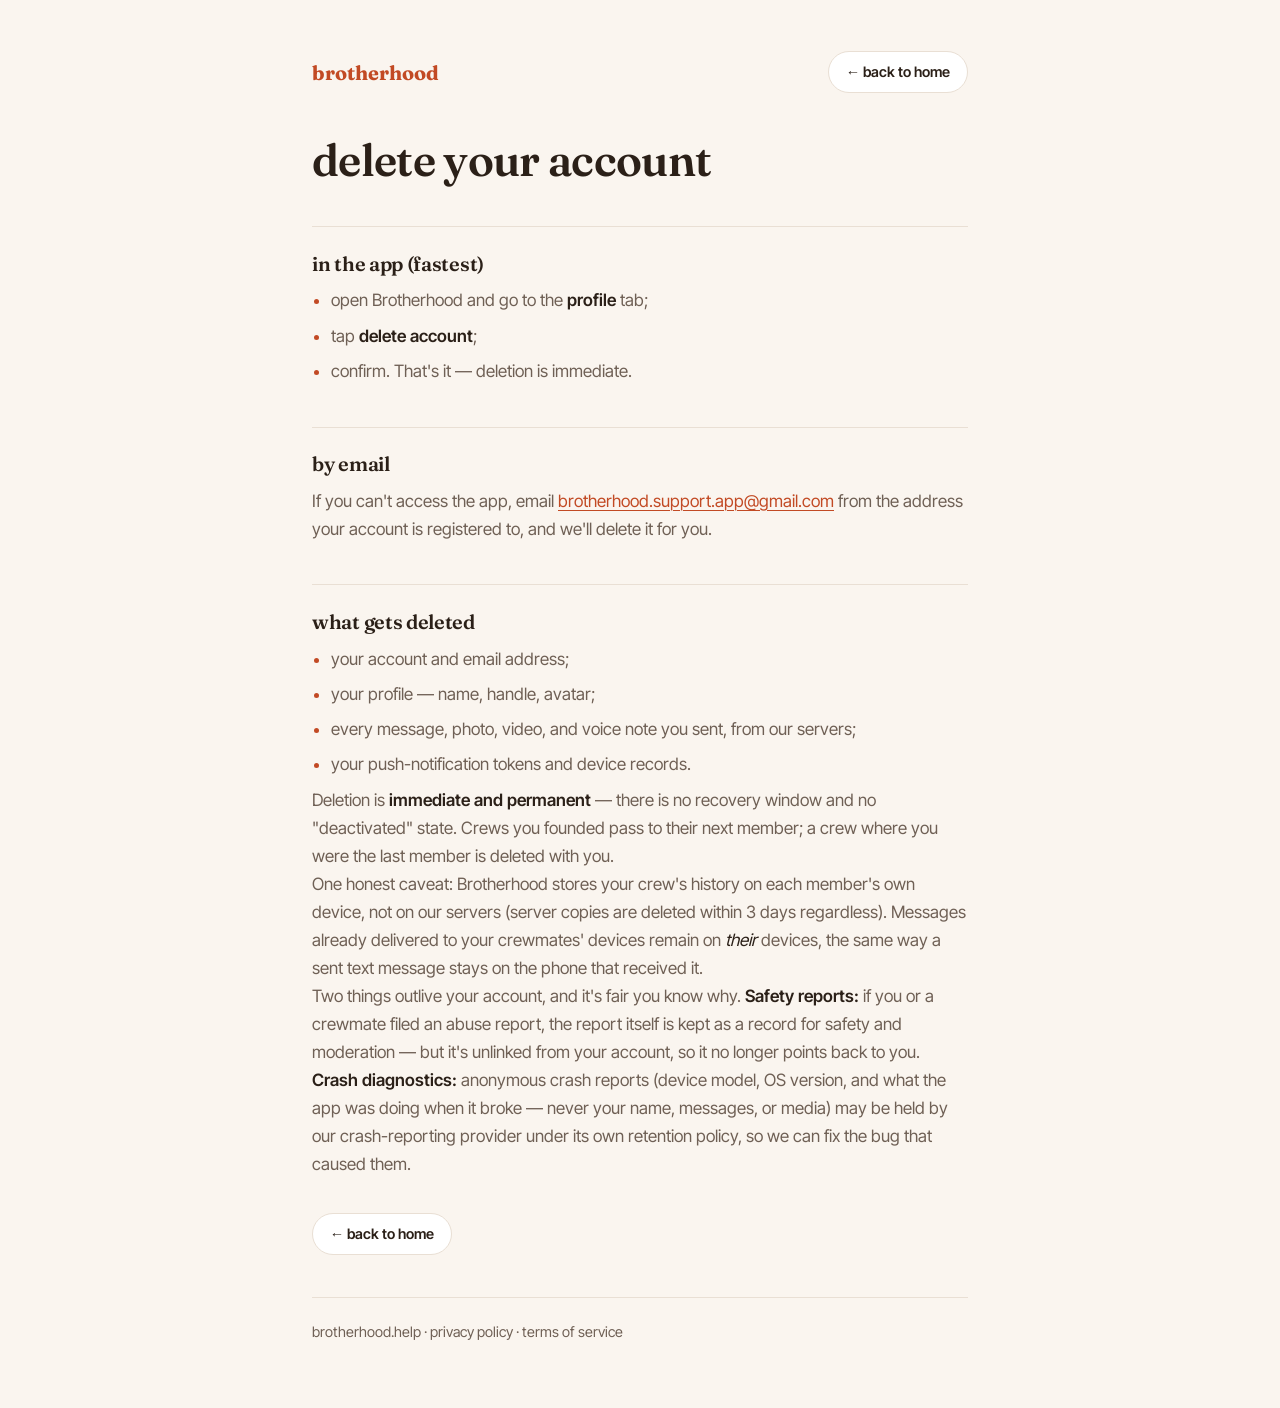
==== commit 563f624e: "Fix Google favicon: replace 64px PNG with 96px capital-B mark Google was showing the generic globe b" ====
--- a/delete-account/index.html
+++ b/delete-account/index.html
@@ -20,8 +20,8 @@
   <meta name="twitter:image" content="https://brotherhood.help/og.png?v=1">
   <meta name="theme-color" content="#faf5ef" media="(prefers-color-scheme: light)">
   <meta name="theme-color" content="#191310" media="(prefers-color-scheme: dark)">
-  <link rel="icon" type="image/svg+xml" href="/favicon.svg">
-  <link rel="icon" type="image/png" href="/favicon.png">
+  <link rel="icon" type="image/svg+xml" href="/favicon.svg?v=2">
+  <link rel="icon" type="image/png" sizes="96x96" href="/favicon.png?v=2">
   <link rel="apple-touch-icon" href="/apple-touch-icon.png">
   <link rel="preload" href="/fonts/6NU78FyLNQOQZAnv9bYEvDiIdE9Ea92uemAk_WBq8U_9v0c2Wa0KxC9TeA.woff2" as="font" type="font/woff2" crossorigin>
   <link rel="stylesheet" href="/fonts.css">
@@ -66,6 +66,14 @@
   <em>their</em> devices, the same way a sent text message stays on the phone that
   received it.</p>
 
+  <p class="soft">Two things outlive your account, and it's fair you know why.
+  <strong>Safety reports:</strong> if you or a crewmate filed an abuse report, the
+  report itself is kept as a record for safety and moderation — but it's unlinked from
+  your account, so it no longer points back to you. <strong>Crash diagnostics:</strong>
+  anonymous crash reports (device model, OS version, and what the app was doing when it
+  broke — never your name, messages, or media) may be held by our crash-reporting
+  provider under its own retention policy, so we can fix the bug that caused them.</p>
+
   <p class="doc-end"><a class="btn-back" href="/">← back to home</a></p>
 
   <hr>
